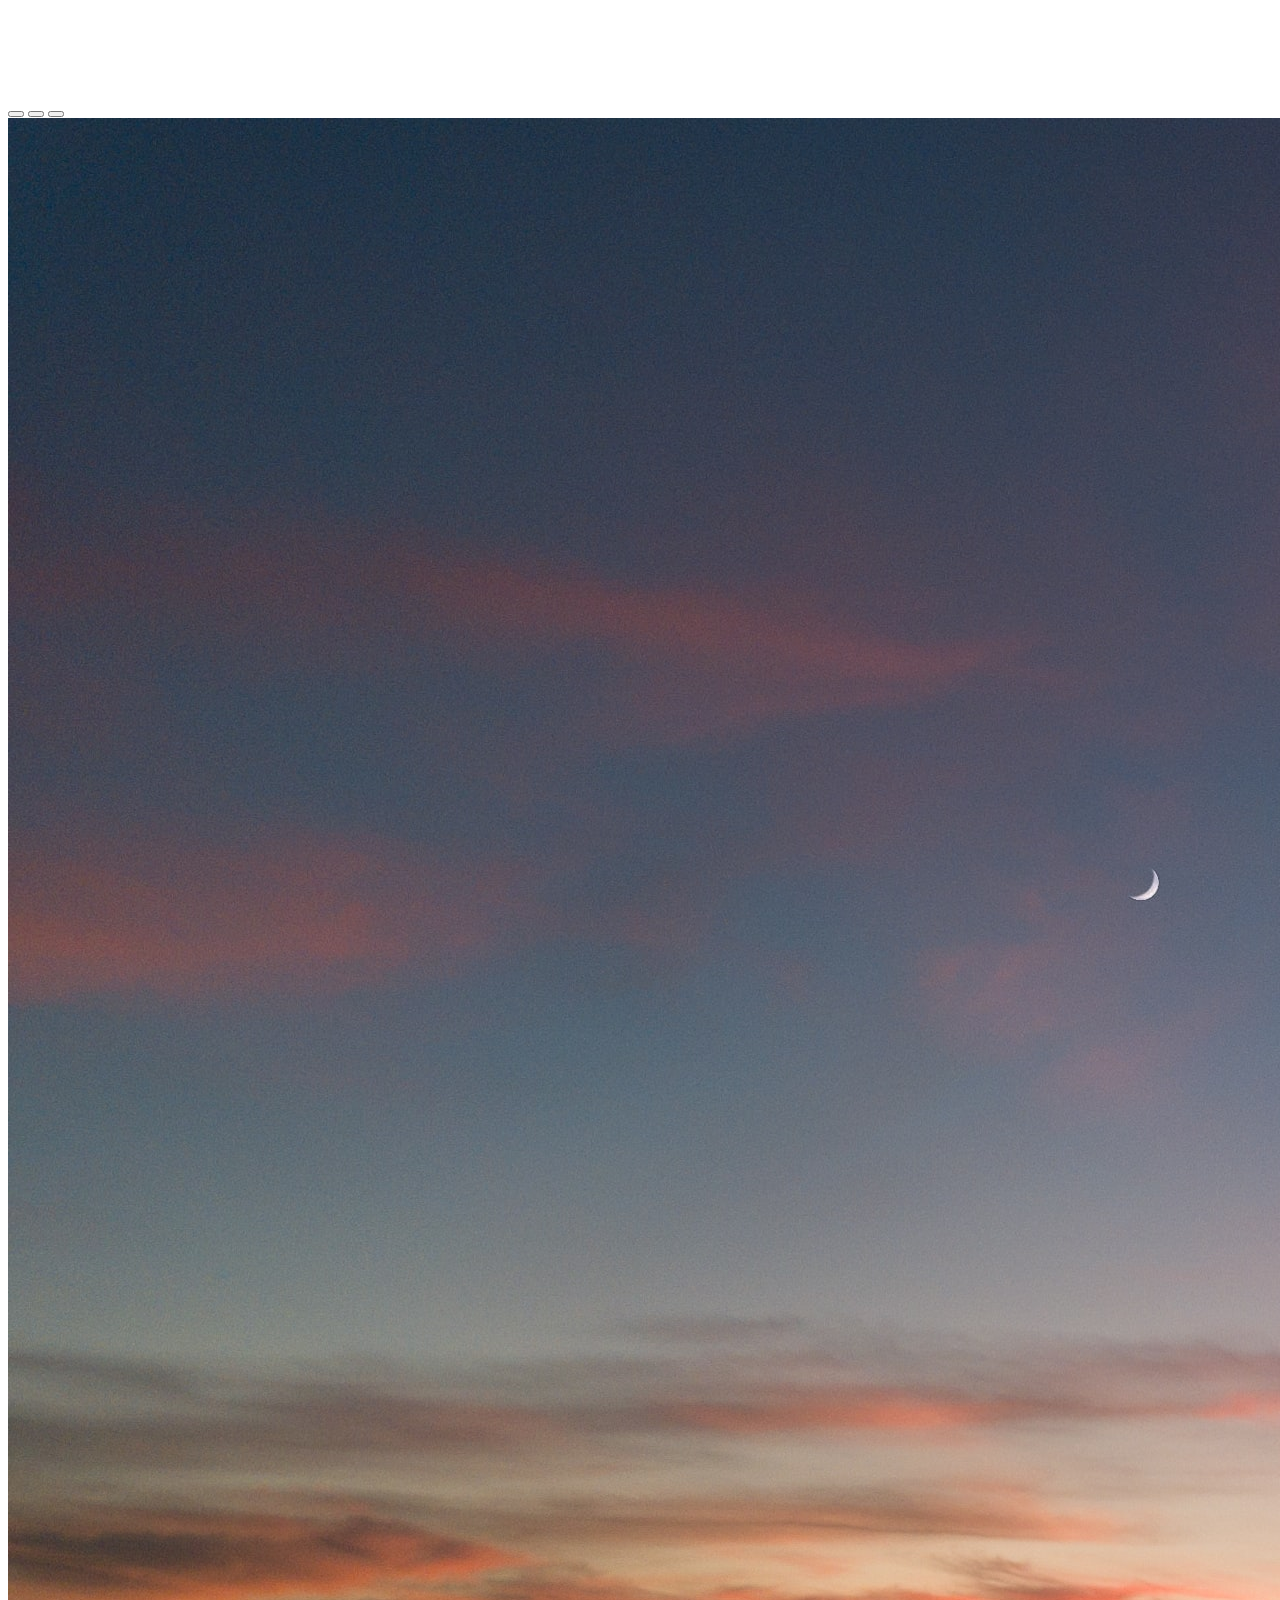
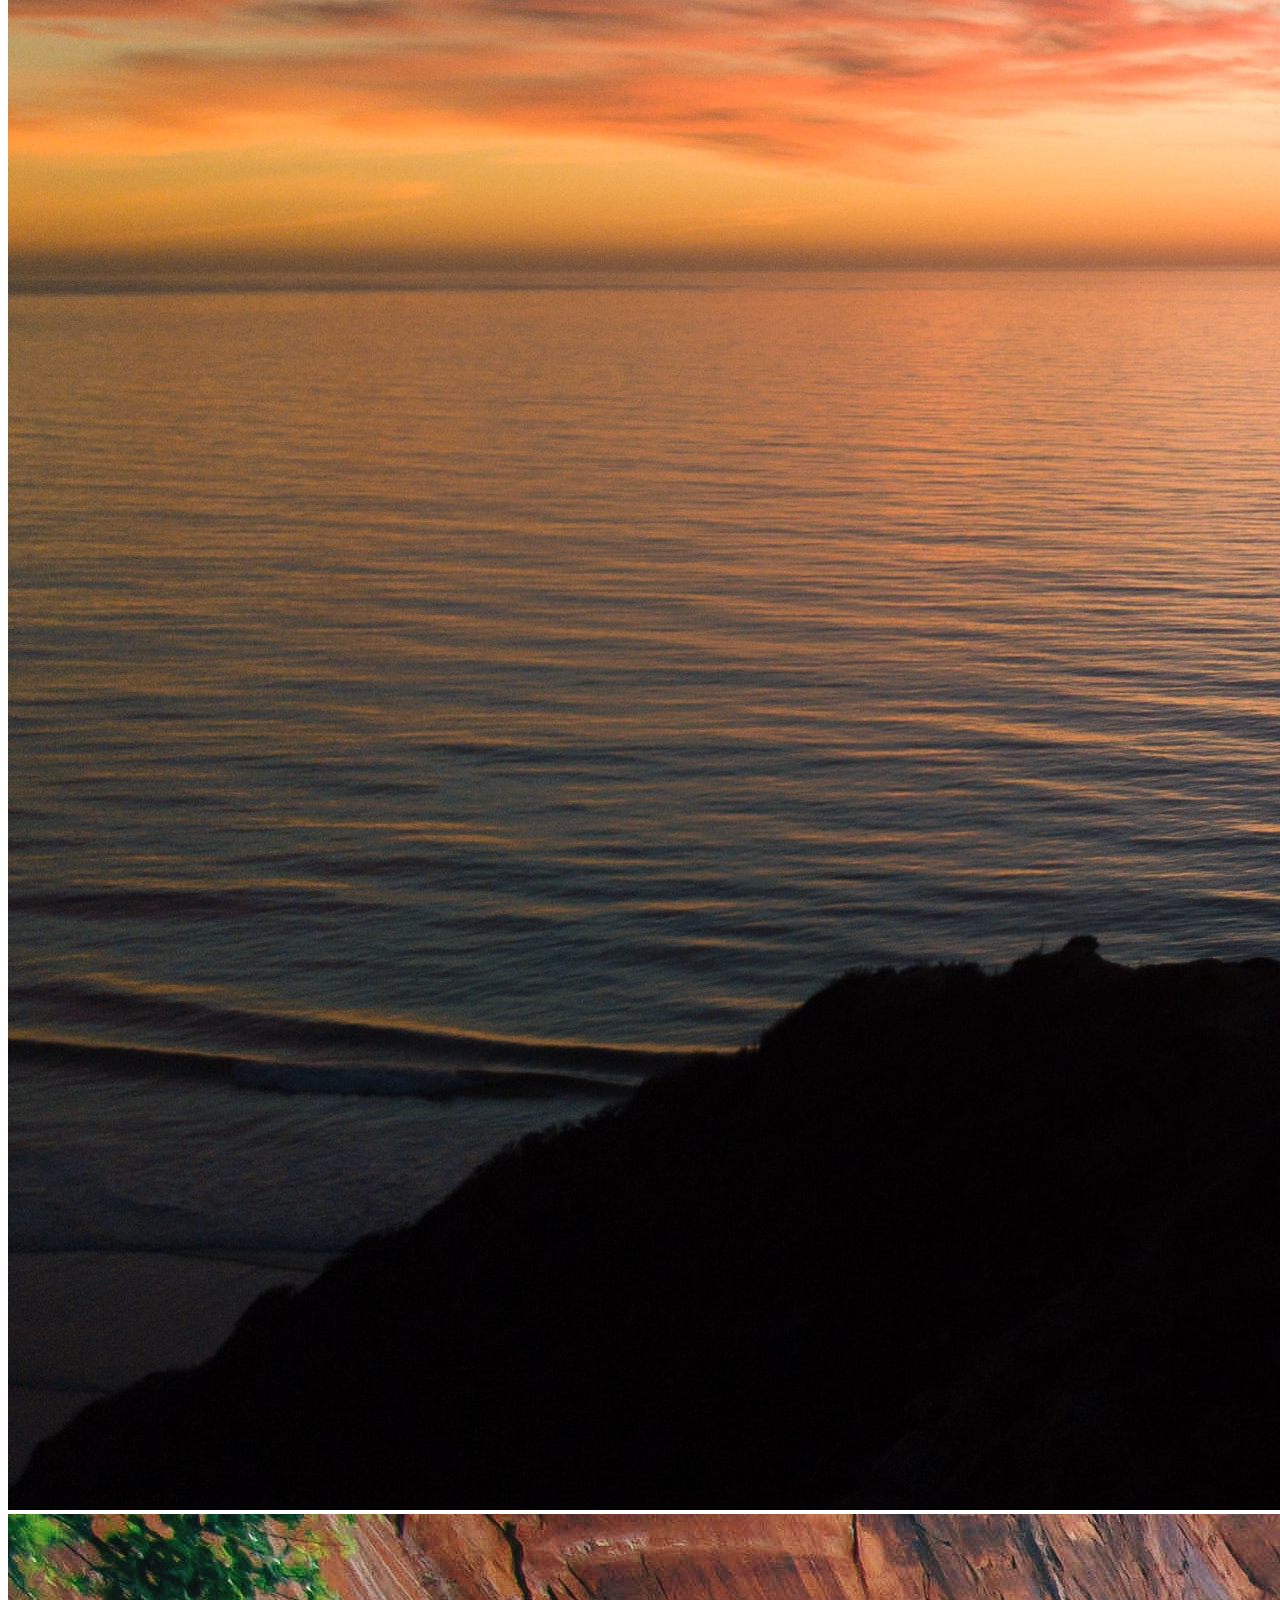
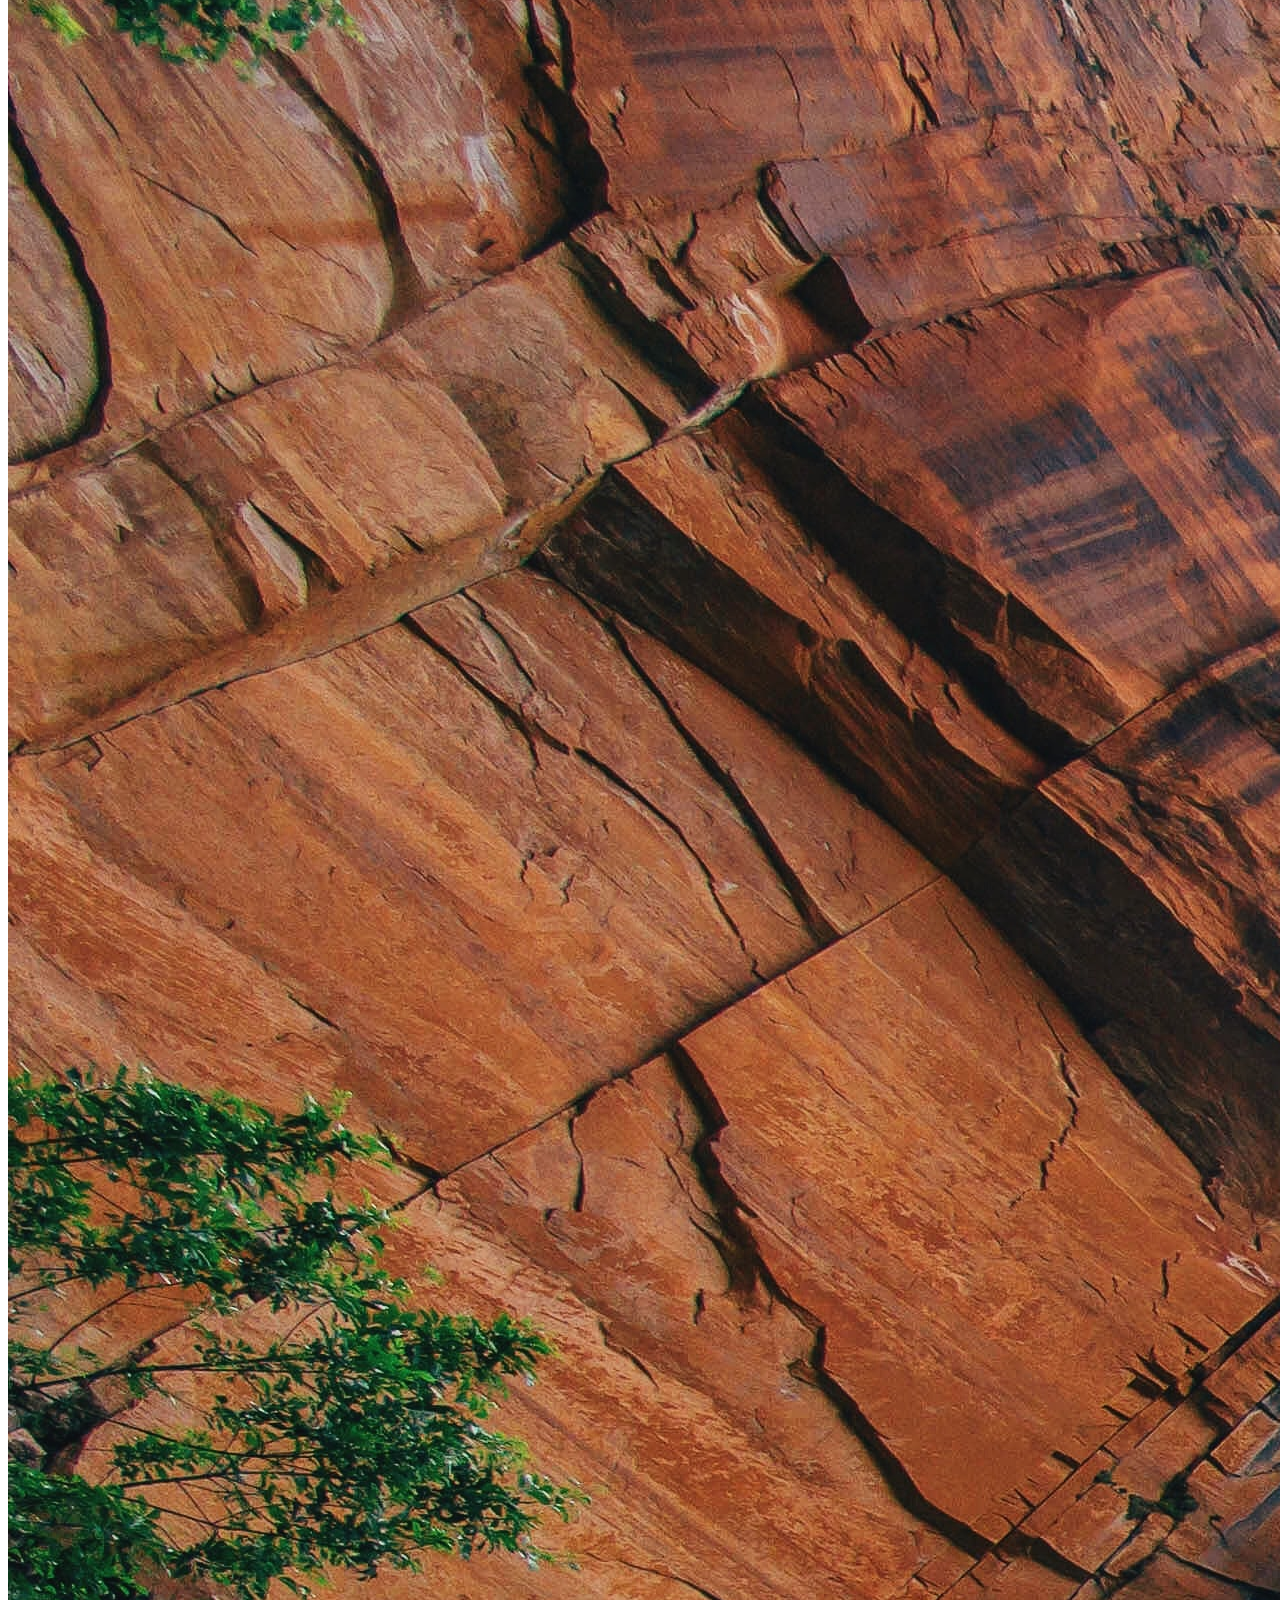
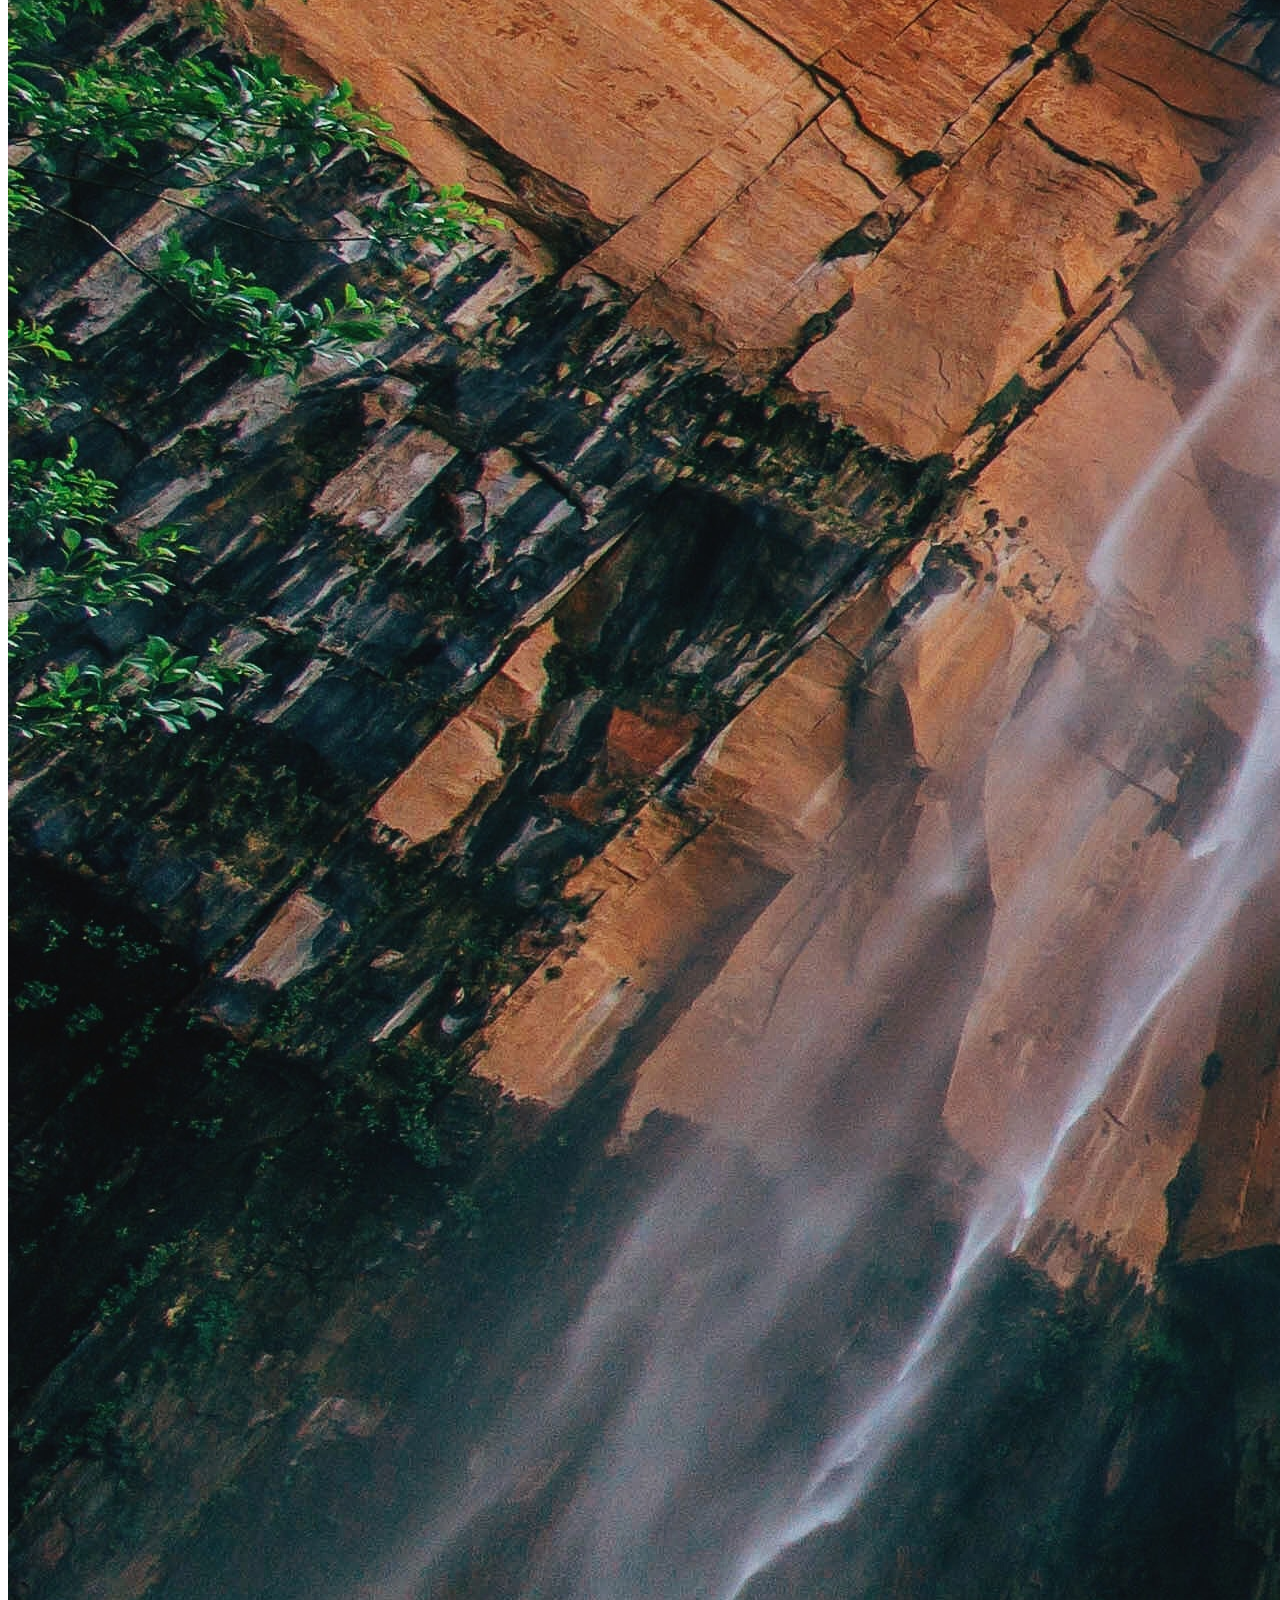
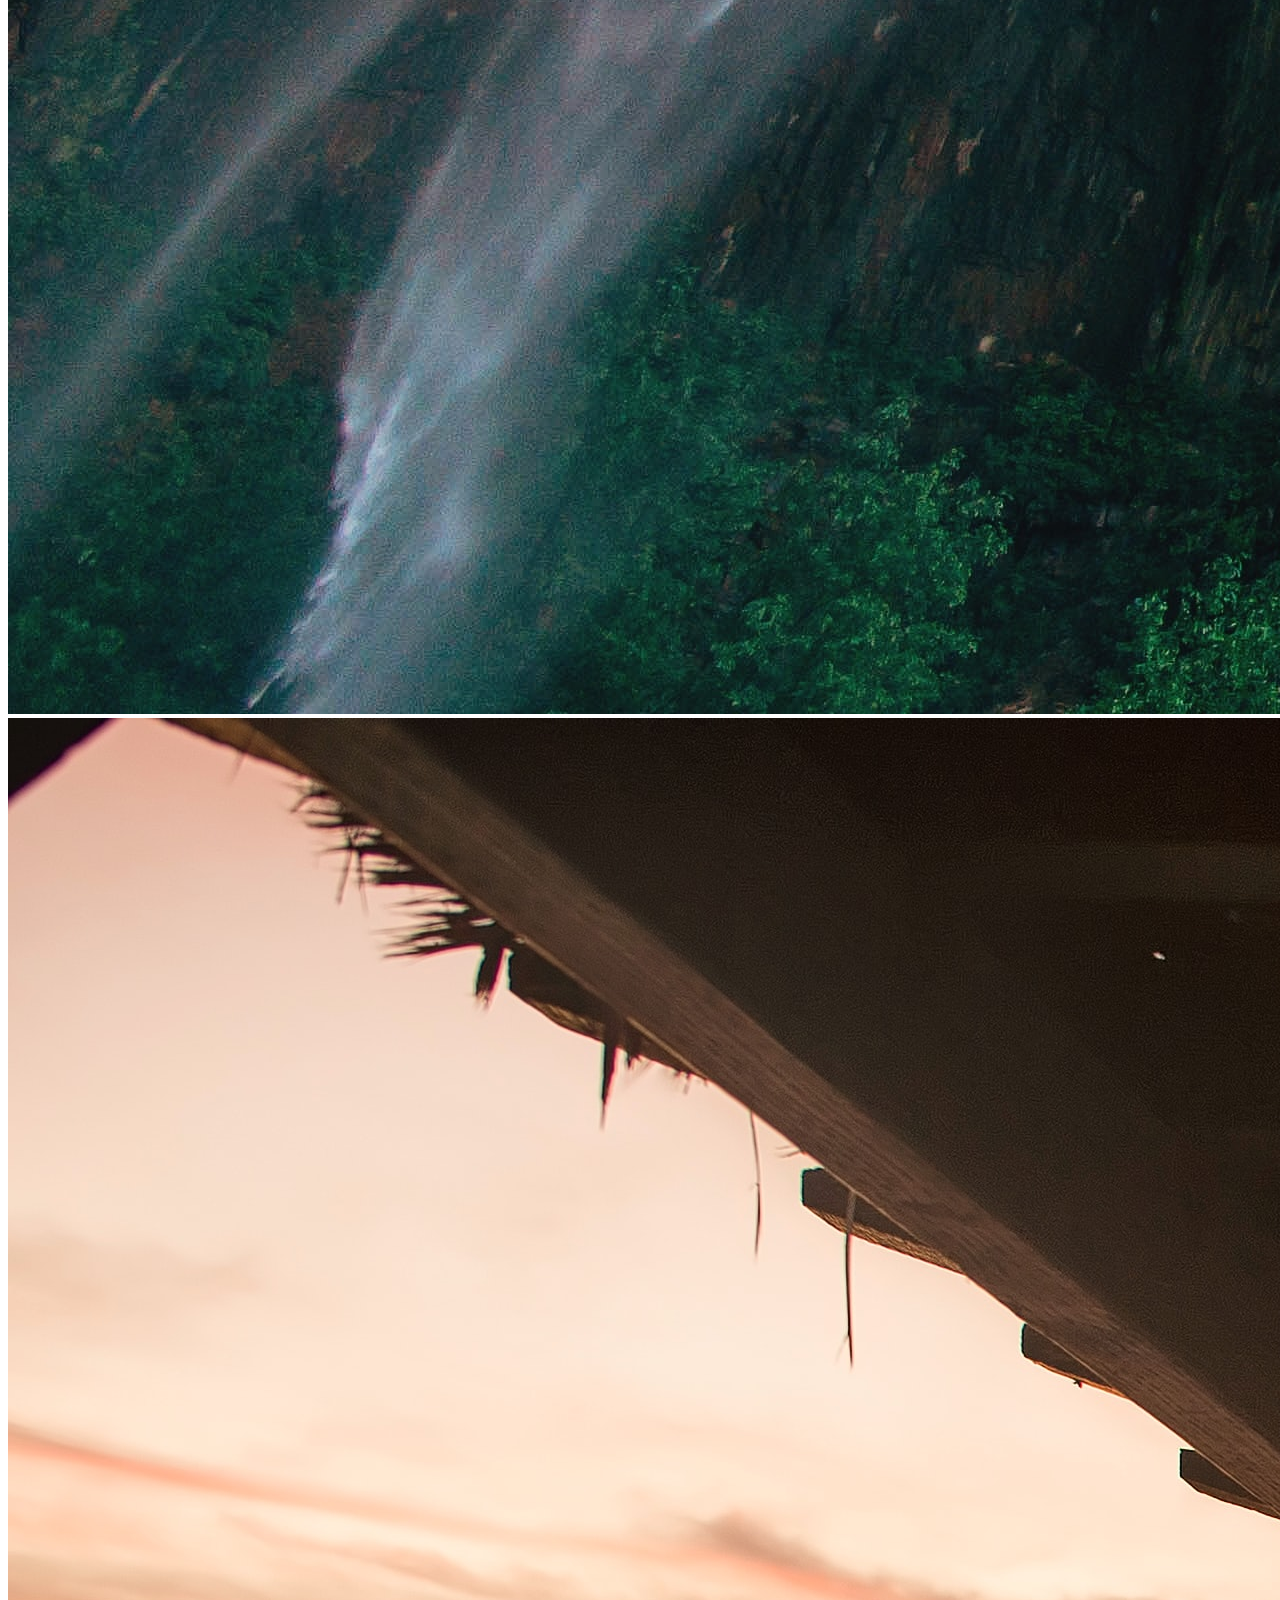
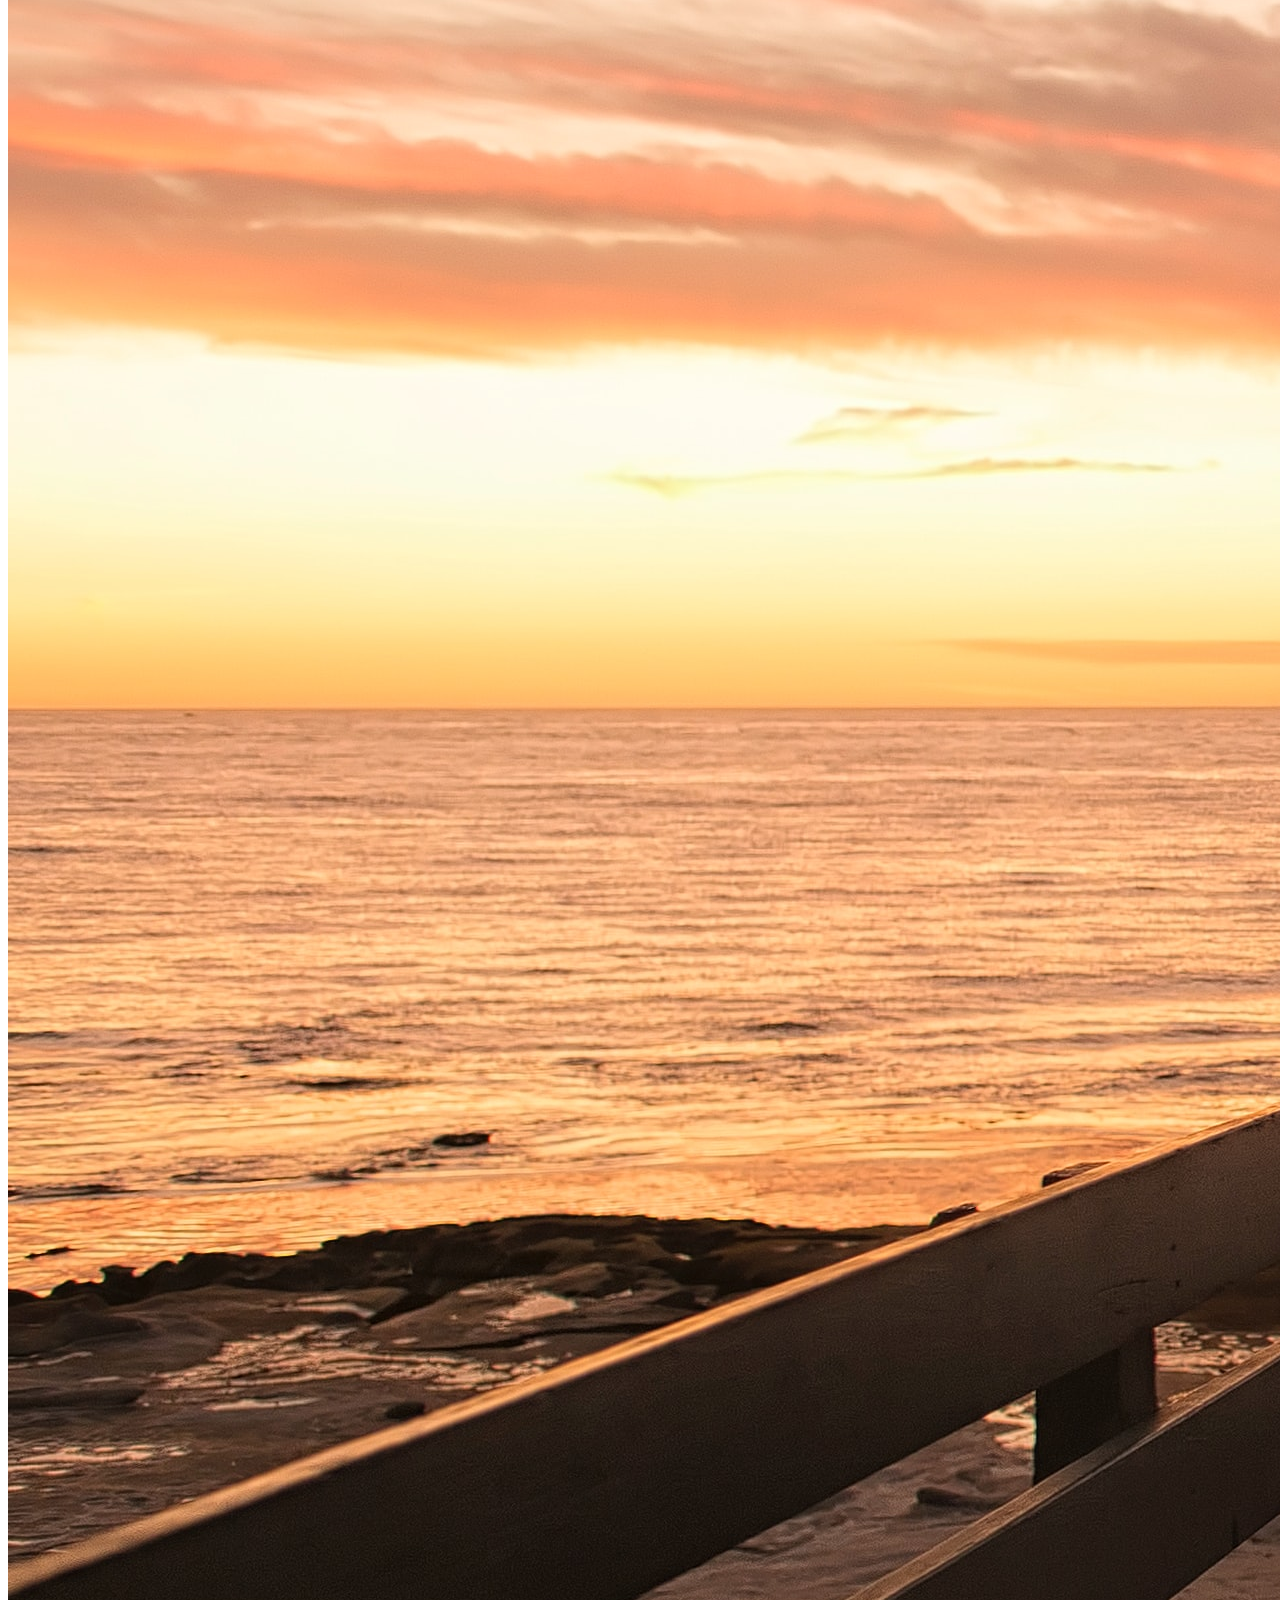
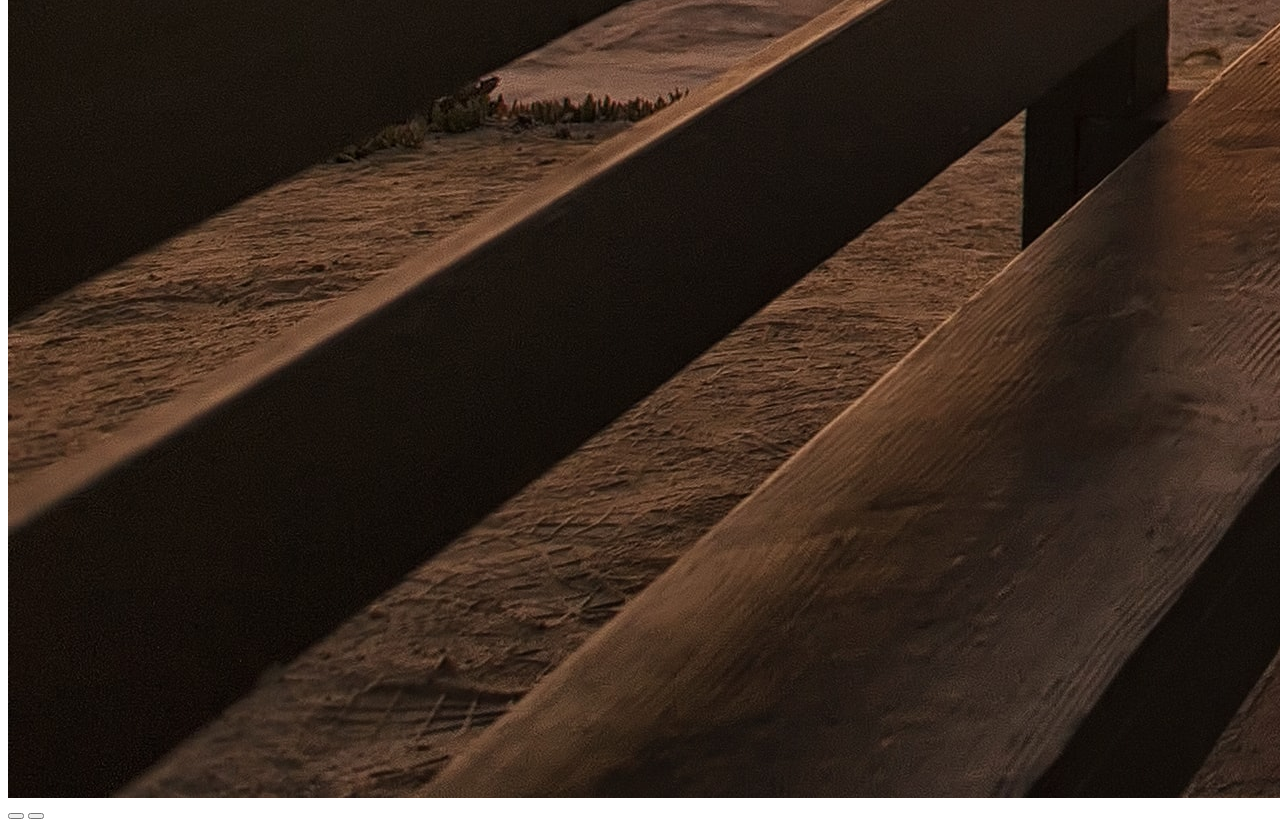
==== mypart/index.html @ 92580cca "fixed width and height" ====
<!DOCTYPE html>
<html lang="en">
<head>
    <title>Document</title>
    <link href="https://cdn.jsdelivr.net/npm/bootstrap@5.1.3/dist/css/bootstrap.min.css" rel="stylesheet" integrity="sha384-1BmE4kWBq78iYhFldvKuhfTAU6auU8tT94WrHftjDbrCEXSU1oBoqyl2QvZ6jIW3" crossorigin="anonymous">
    <script src="https://cdn.jsdelivr.net/npm/bootstrap@5.1.3/dist/js/bootstrap.bundle.min.js" integrity="sha384-ka7Sk0Gln4gmtz2MlQnikT1wXgYsOg+OMhuP+IlRH9sENBO0LRn5q+8nbTov4+1p" crossorigin="anonymous"></script>
    <link rel="stylesheet"href="style.css">
</head>
<body>
<div class="container">
    <!-- Carousel -->
<div id="demo" class="carousel slide" data-bs-ride="carousel">

    <!-- Indicators/dots -->
    <div class="carousel-indicators">
      <button type="button" data-bs-target="#demo" data-bs-slide-to="0" class="active"></button>
      <button type="button" data-bs-target="#demo" data-bs-slide-to="1"></button>
      <button type="button" data-bs-target="#demo" data-bs-slide-to="2"></button>
    </div>
  
    <!-- The slideshow/carousel -->
    <div class="carousel-inner">
      <div class="carousel-item active">
        <img src="./media/1pic.jpg" alt="Los Angeles" class="d-block w-100">
      </div>
      <div class="carousel-item">
        <img src="./media/2pic.jpg" alt="Chicago" class="d-block w-100">
      </div>
      <div class="carousel-item">
        <img src="./media/3pic.jpg" alt="New York" class="d-block w-100">
      </div>
    </div>
  
    <!-- Left and right controls/icons -->
    <button class="carousel-control-prev" type="button" data-bs-target="#demo" data-bs-slide="prev">
      <span class="carousel-control-prev-icon"></span>
    </button>
    <button class="carousel-control-next" type="button" data-bs-target="#demo" data-bs-slide="next">
      <span class="carousel-control-next-icon"></span>
    </button>
  </div>
</div>
</body>
</html>
---- mypart/style.css ----
.container {
    margin-top: 100px;
    height: 400px;
    width: 600px;
    /* background-color: cadetblue; */
    
}

 /* {
    margin-top: 300px;
} */
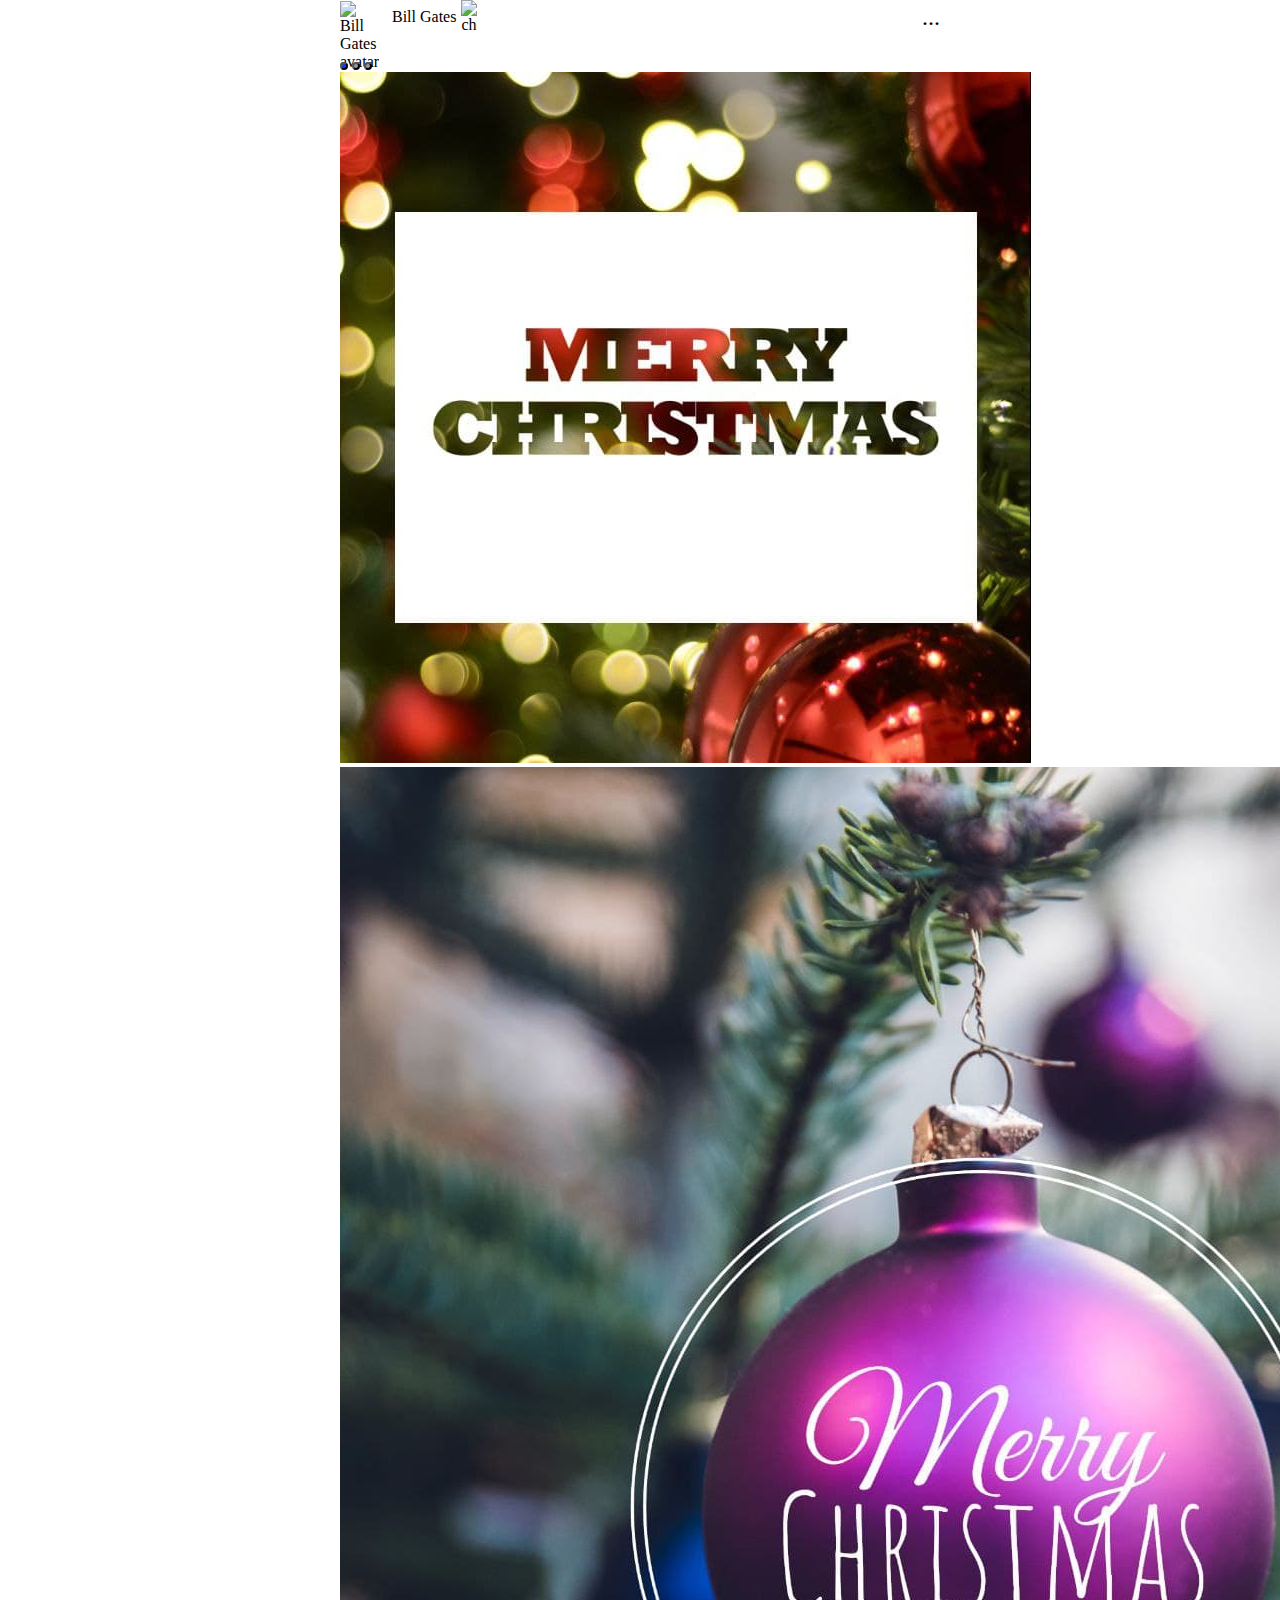
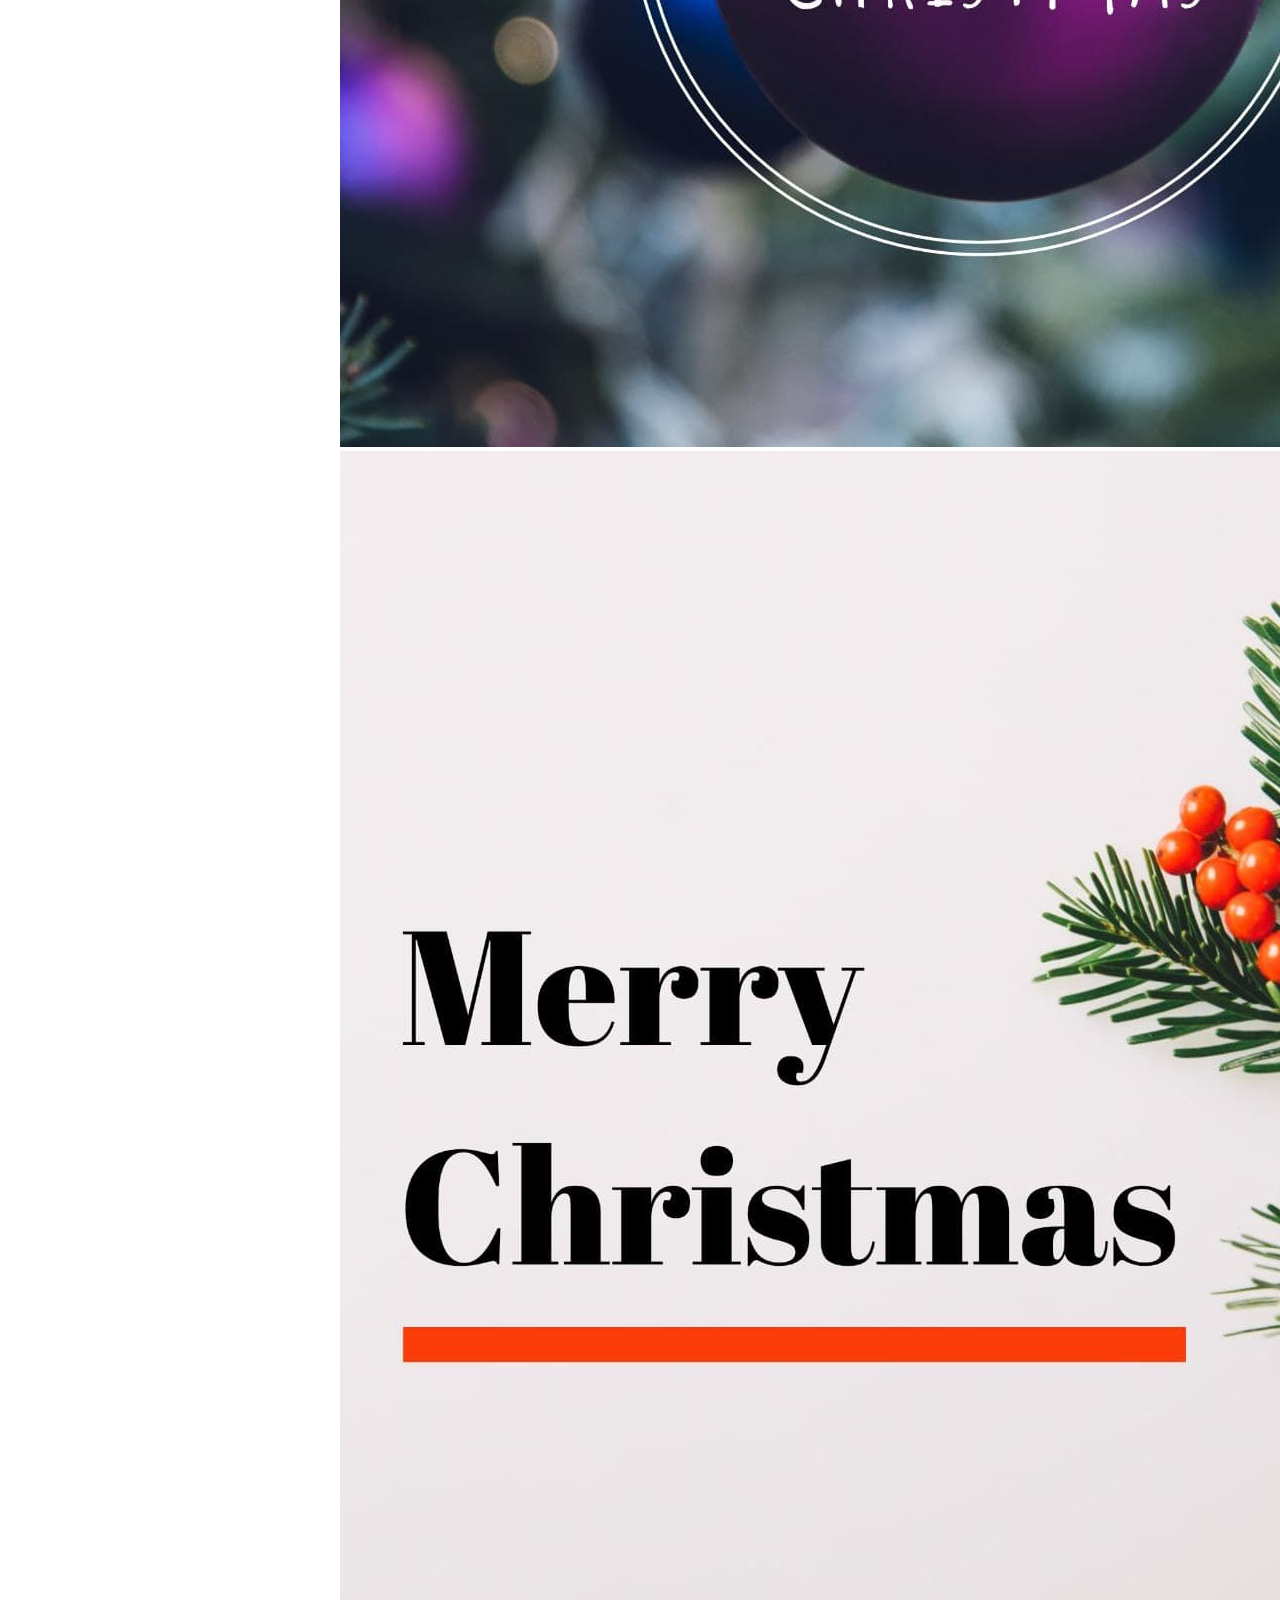
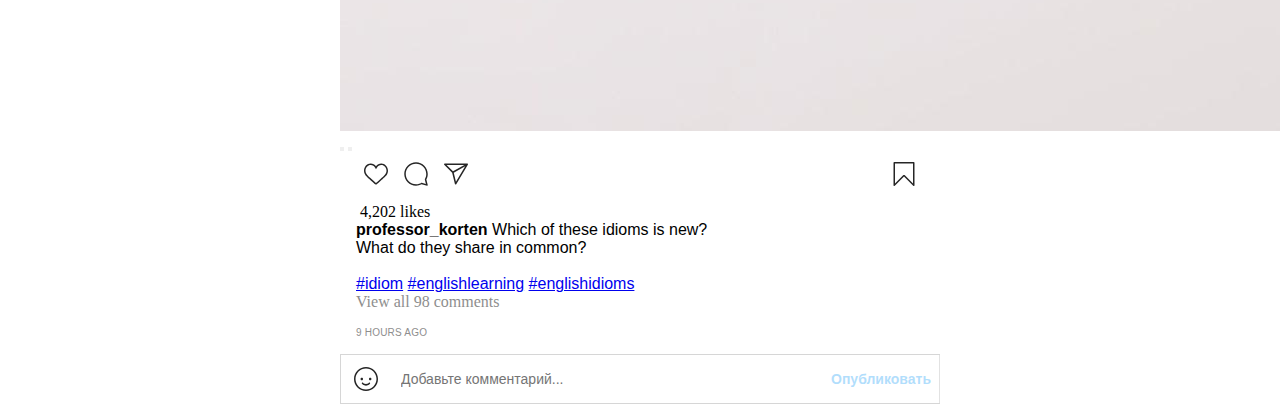
==== commit e27f6030: "added picture for carousel" ====
--- a/mypart/index.html
+++ b/mypart/index.html
@@ -1,44 +1,260 @@
 <!DOCTYPE html>
 <html lang="en">
-<head>
-    <title>Document</title>
-    <link href="https://cdn.jsdelivr.net/npm/bootstrap@5.1.3/dist/css/bootstrap.min.css" rel="stylesheet" integrity="sha384-1BmE4kWBq78iYhFldvKuhfTAU6auU8tT94WrHftjDbrCEXSU1oBoqyl2QvZ6jIW3" crossorigin="anonymous">
-    <script src="https://cdn.jsdelivr.net/npm/bootstrap@5.1.3/dist/js/bootstrap.bundle.min.js" integrity="sha384-ka7Sk0Gln4gmtz2MlQnikT1wXgYsOg+OMhuP+IlRH9sENBO0LRn5q+8nbTov4+1p" crossorigin="anonymous"></script>
-    <link rel="stylesheet"href="style.css">
-</head>
-<body>
-<div class="container">
-    <!-- Carousel -->
-<div id="demo" class="carousel slide" data-bs-ride="carousel">
-
-    <!-- Indicators/dots -->
-    <div class="carousel-indicators">
-      <button type="button" data-bs-target="#demo" data-bs-slide-to="0" class="active"></button>
-      <button type="button" data-bs-target="#demo" data-bs-slide-to="1"></button>
-      <button type="button" data-bs-target="#demo" data-bs-slide-to="2"></button>
-    </div>
-  
-    <!-- The slideshow/carousel -->
-    <div class="carousel-inner">
-      <div class="carousel-item active">
-        <img src="./media/1pic.jpg" alt="Los Angeles" class="d-block w-100">
-      </div>
-      <div class="carousel-item">
-        <img src="./media/2pic.jpg" alt="Chicago" class="d-block w-100">
-      </div>
-      <div class="carousel-item">
-        <img src="./media/3pic.jpg" alt="New York" class="d-block w-100">
-      </div>
-    </div>
-  
-    <!-- Left and right controls/icons -->
-    <button class="carousel-control-prev" type="button" data-bs-target="#demo" data-bs-slide="prev">
-      <span class="carousel-control-prev-icon"></span>
-    </button>
-    <button class="carousel-control-next" type="button" data-bs-target="#demo" data-bs-slide="next">
-      <span class="carousel-control-next-icon"></span>
-    </button>
-  </div>
-</div>
-</body>
+	<head>
+		<meta charset="UTF-8" />
+		<title>Insta</title>
+		<link
+			href="https://cdn.jsdelivr.net/npm/bootstrap@5.1.3/dist/css/bootstrap.min.css"
+			rel="stylesheet"
+			integrity="sha384-1BmE4kWBq78iYhFldvKuhfTAU6auU8tT94WrHftjDbrCEXSU1oBoqyl2QvZ6jIW3"
+			crossorigin="anonymous"
+		/>
+		<script
+			src="https://cdn.jsdelivr.net/npm/bootstrap@5.1.3/dist/js/bootstrap.bundle.min.js"
+			integrity="sha384-ka7Sk0Gln4gmtz2MlQnikT1wXgYsOg+OMhuP+IlRH9sENBO0LRn5q+8nbTov4+1p"
+			crossorigin="anonymous"
+		></script>
+		<link rel="stylesheet" href="./style/first.css" />
+		<link rel="stylesheet" href="./style/second.css" />
+		<link rel="stylesheet" href="third.css"/>
+		<link rel="stylesheet" href="./style/style.css" />
+	</head>
+	<body>
+		<div class="post">
+			<div class="post__container">
+				<!-- Айыма start -->
+				<div class="post__header">
+					<div class="post__header--right">
+						<div class="post__header-avatar">
+							<img
+								class="post__header-avatar__img"
+								src="https://img1.freepng.ru/20180603/wqs/kisspng-bill-gates-quotes-bill-gates-quotes-quotations-5b136c08d43880.8584485915279994968693.jpg"
+								width="25px"
+								alt="Bill Gates avatar"
+							/>
+						</div>
+						<p class="post__header-name">Bill Gates</p>
+						<img
+							class="post__header-check"
+							src="https://mafluence.com/wp-content/themes/mafluence/assets/img/tools_img/insta-verification-health-checker/verified.svg"
+							width="16px"
+							alt="check"
+						/>
+					</div>
+					<p class="post__header-dots">...</p>
+				</div>
+				<!-- Айыма end -->
+
+				<!-- Айжан start -->
+				<div class="post__slider">
+					<div id="demo" class="carousel slide" data-bs-ride="carousel">
+						<div class="carousel-indicators post__slider-indicators">
+							<button
+								type="button"
+								data-bs-target="#demo"
+								data-bs-slide-to="0"
+								class="active"
+							></button>
+							<button
+								type="button"
+								data-bs-target="#demo"
+								data-bs-slide-to="1"
+							></button>
+							<button
+								type="button"
+								data-bs-target="#demo"
+								data-bs-slide-to="2"
+							></button>
+						</div>
+
+						<div class="carousel-inner">
+							<div class="carousel-item active">
+								<img
+									src="../media/new-york-1.png"
+									alt="Los Angeles"
+									class="d-block w-100"
+								/>
+							</div>
+							<div class="carousel-item">
+								<img
+									src="../media/new-york-2.png"
+									alt="Chicago"
+									class="d-block w-100"
+								/>
+							</div>
+							<div class="carousel-item">
+								<img
+									src="../media/new-york-3.png"
+									alt="New York"
+									class="d-block w-100"
+								/>
+							</div>
+						</div>
+
+						<button
+							class="carousel-control-prev"
+							type="button"
+							data-bs-target="#demo"
+							data-bs-slide="prev"
+						>
+							<span class="carousel-control-prev-icon post__slider-prev"></span>
+						</button>
+						<button
+							class="carousel-control-next"
+							type="button"
+							data-bs-target="#demo"
+							data-bs-slide="next"
+						>
+							<span class="carousel-control-next-icon post__slider-next"></span>
+						</button>
+					</div>
+				</div>
+				<!-- Айжан end -->
+
+				<!-- Айя start -->
+				<div class="post__icons">
+					<button class="post__icons-btn post__icons-btn--active">
+						<svg
+							xmlns="http://www.w3.org/2000/svg"
+							aria-label="Like"
+							class="_8-yf5"
+							color="#262626"
+							fill="#262626"
+							height="24"
+							role="img"
+							viewBox="0 0 48 48"
+							width="24"
+						>
+							<path
+								d="M34.6 6.1c5.7 0 10.4 5.2 10.4 11.5 0 6.8-5.9 11-11.5 16S25 41.3 24 41.9c-1.1-.7-4.7-4-9.5-8.3-5.7-5-11.5-9.2-11.5-16C3 11.3 7.7 6.1 13.4 6.1c4.2 0 6.5 2 8.1 4.3 1.9 2.6 2.2 3.9 2.5 3.9.3 0 .6-1.3 2.5-3.9 1.6-2.3 3.9-4.3 8.1-4.3m0-3c-4.5 0-7.9 1.8-10.6 5.6-2.7-3.7-6.1-5.5-10.6-5.5C6 3.1 0 9.6 0 17.6c0 7.3 5.4 12 10.6 16.5.6.5 1.3 1.1 1.9 1.7l2.3 2c4.4 3.9 6.6 5.9 7.6 6.5.5.3 1.1.5 1.6.5.6 0 1.1-.2 1.6-.5 1-.6 2.8-2.2 7.8-6.8l2-1.8c.7-.6 1.3-1.2 2-1.7C42.7 29.6 48 25 48 17.6c0-8-6-14.5-13.4-14.5z"
+							/>
+						</svg>
+					</button>
+					<button class="post__icons-btn">
+						<svg
+							xmlns="http://www.w3.org/2000/svg"
+							aria-label="Comment"
+							class="_8-yf5"
+							color="#262626"
+							fill="#262626"
+							height="24"
+							role="img"
+							viewBox="0 0 48 48"
+							width="24"
+						>
+							<path
+								clip-rule="evenodd"
+								d="M47.5 46.1l-2.8-11c1.8-3.3 2.8-7.1 2.8-11.1C47.5 11 37 .5 24 .5S.5 11 .5 24 11 47.5 24 47.5c4 0 7.8-1 11.1-2.8l11 2.8c.8.2 1.6-.6 1.4-1.4zm-3-22.1c0 4-1 7-2.6 10-.2.4-.3.9-.2 1.4l2.1 8.4-8.3-2.1c-.5-.1-1-.1-1.4.2-1.8 1-5.2 2.6-10 2.6-11.4 0-20.6-9.2-20.6-20.5S12.7 3.5 24 3.5 44.5 12.7 44.5 24z"
+								fill-rule="evenodd"
+							/>
+						</svg>
+					</button>
+					<button class="post__icons-btn">
+						<svg
+							xmlns="http://www.w3.org/2000/svg"
+							aria-label="Share Post"
+							class="_8-yf5"
+							color="#262626"
+							fill="#262626"
+							height="24"
+							role="img"
+							viewBox="0 0 48 48"
+							width="24"
+						>
+							<path
+								d="M47.8 3.8c-.3-.5-.8-.8-1.3-.8h-45C.9 3.1.3 3.5.1 4S0 5.2.4 5.7l15.9 15.6 5.5 22.6c.1.6.6 1 1.2 1.1h.2c.5 0 1-.3 1.3-.7l23.2-39c.4-.4.4-1 .1-1.5zM5.2 6.1h35.5L18 18.7 5.2 6.1zm18.7 33.6l-4.4-18.4L42.4 8.6 23.9 39.7z"
+							/>
+						</svg>
+					</button>
+					<button class="post__icons-btn">
+						<svg
+							xmlns="http://www.w3.org/2000/svg"
+							aria-label="Save"
+							class="_8-yf5"
+							color="#262626"
+							fill="#262626"
+							height="24"
+							role="img"
+							viewBox="0 0 48 48"
+							width="24"
+						>
+							<path
+								d="M43.5 48c-.4 0-.8-.2-1.1-.4L24 29 5.6 47.6c-.4.4-1.1.6-1.6.3-.6-.2-1-.8-1-1.4v-45C3 .7 3.7 0 4.5 0h39c.8 0 1.5.7 1.5 1.5v45c0 .6-.4 1.2-.9 1.4-.2.1-.4.1-.6.1zM24 26c.8 0 1.6.3 2.2.9l15.8 16V3H6v39.9l15.8-16c.6-.6 1.4-.9 2.2-.9z"
+							/>
+						</svg>
+					</button>
+				</div>
+				<p class="post__likes"><span>4,202 likes</span></p>
+				<!-- Айя end -->
+
+				<!-- Елена start -->
+				<div class="post__text">
+					<div class="post__description">
+						<span>
+							<a
+								href="https://www.instagram.com/professor_korten/"
+								class="username_href"
+								>professor_korten</a
+							>
+						</span>
+						<span>
+							Which of these idioms is new?
+							<br />
+							What do they share in common?
+						</span>
+						<br />
+						<br />
+						<span class="post__hashtags">
+							<a href="https://www.instagram.com/explore/tags/idiom/">#idiom</a>
+							<a href="https://www.instagram.com/explore/tags/englishlearning/"
+								>#englishlearning</a
+							>
+							<a href="https://www.instagram.com/explore/tags/englishidioms/"
+								>#englishidioms</a
+							>
+						</span>
+					</div>
+					<div class="post__comments">
+						<a
+							href="https://www.instagram.com/p/CWlIPTstbr2/"
+							class="comments_more"
+							>View all 98 comments</a
+						>
+					</div>
+				</div>
+				<div class="post__time">9 hours ago</div>
+				<!-- Елена end -->
+
+				<!-- Лира start -->
+				<div class="post__form">
+					<div class="post__form__emoji">
+						<svg
+							aria-label="Смайлик"
+							class="_8-yf5"
+							color="#262626"
+							fill="#262626"
+							height="24"
+							role="img"
+							viewBox="0 0 48 48"
+							width="24"
+						>
+							<path
+								d="M24 48C10.8 48 0 37.2 0 24S10.8 0 24 0s24 10.8 24 24-10.8 24-24 24zm0-45C12.4 3 3 12.4 3 24s9.4 21 21 21 21-9.4 21-21S35.6 3 24 3z"
+							></path>
+							<path
+								d="M34.9 24c0-1.4-1.1-2.5-2.5-2.5s-2.5 1.1-2.5 2.5 1.1 2.5 2.5 2.5 2.5-1.1 2.5-2.5zm-21.8 0c0-1.4 1.1-2.5 2.5-2.5s2.5 1.1 2.5 2.5-1.1 2.5-2.5 2.5-2.5-1.1-2.5-2.5zM24 37.3c-5.2 0-8-3.5-8.2-3.7-.5-.6-.4-1.6.2-2.1.6-.5 1.6-.4 2.1.2.1.1 2.1 2.5 5.8 2.5 3.7 0 5.8-2.5 5.8-2.5.5-.6 1.5-.7 2.1-.2.6.5.7 1.5.2 2.1 0 .2-2.8 3.7-8 3.7z"
+							></path>
+						</svg>
+					</div>
+					<div class="post__form__comment">
+						<input type="text" placeholder="Добавьте комментарий..." />
+					</div>
+					<div class="post__form__btn">
+						<button>Опубликовать</button>
+					</div>
+				</div>
+				<!-- Лира end -->
+			</div>
+		</div>
+	</body>
 </html>--- a/mypart/third.css
+++ b/mypart/third.css
@@ -0,0 +1,180 @@
+* {
+	margin: 0;
+	padding: 0;
+	box-sizing: border-box;
+}
+
+.post__container {
+	width: 600px;
+	min-height: 1000px;
+	margin: 0 auto;
+}
+
+/* Айыма start */
+.post__header {
+	display: flex;
+	align-items: center;
+	justify-content: space-between;
+	margin-bottom: 20px;
+}
+.post__header--right {
+	display: flex;
+	align-items: center;
+}
+.post__header-avatar {
+	width: 32px;
+	height: 32px;
+	border-radius: 50%;
+	margin-right: 20px;
+}
+.post__header-avatar__img {
+	width: 100%;
+	height: 100%;
+	object-fit: contain;
+}
+.post__header-name {
+	margin-bottom: 0;
+	margin-right: 5px;
+}
+.post__header-dots {
+	margin-bottom: 0;
+	font-size: 1.5rem;
+}
+/* Айыма end */
+
+/* Айжан start */
+.post__slider {
+	margin-bottom: 30px;
+}
+.post__slider-prev,
+.post__slider-next {
+	width: 1rem;
+	height: 1rem;
+}
+.carousel-indicators {
+	bottom: -50px;
+}
+.post__slider-indicators [data-bs-target] {
+	width: 8px;
+	height: 8px;
+	border-radius: 50%;
+	background-color: #999;
+}
+.post__slider-indicators > .active {
+	background-color: #0044ff;
+}
+/* Айжан end */
+
+/* Айя start */
+.post__icons {
+	width: 600px;
+	height: 54px;
+	margin: -34px 0px 0px;
+	padding: 6px 16px 8px;
+	display: flex;
+}
+.post__icons-btn {
+	width: 40px;
+	height: 40px;
+	background-color: transparent;
+	border: none;
+}
+.post__icons-btn:hover {
+	opacity: 0.5;
+}
+.post__icons-btn--active:focus svg {
+	fill: #ff0000dc;
+	color: #ff0000dc;
+}
+
+.post__icons-btn:nth-child(4) {
+	margin-left: auto;
+}
+.post__likes {
+	font: 14px;
+	margin-left: 20px;
+}
+/* Айя end */
+
+/* Елена start */
+.post__description {
+	padding-left: 16px;
+	font-family: -apple-system, BlinkMacSystemFont, 'Segoe UI', Roboto, Oxygen,
+		Ubuntu, Cantarell, 'Open Sans', 'Helvetica Neue', sans-serif;
+}
+.username_href {
+	text-decoration: none;
+	color: black;
+	font-weight: 600;
+}
+
+.post__hashtags {
+	text-decoration: none;
+}
+
+.comments_more {
+	color: rgba(var(--f52, 142, 142, 142), 1);
+	text-decoration: none;
+	padding-left: 16px;
+	margin-bottom: 4px;
+}
+
+.post__time {
+	color: rgba(var(--f52, 142, 142, 142), 1);
+	text-transform: uppercase;
+	padding-left: 16px;
+	padding-bottom: 16px;
+	margin-top: 16px;
+	font-size: 10px;
+	letter-spacing: 0.2px;
+	font-family: -apple-system, BlinkMacSystemFont, 'Segoe UI', Roboto, Oxygen,
+		Ubuntu, Cantarell, 'Open Sans', 'Helvetica Neue', sans-serif;
+}
+/* Елена end */
+
+/* Лира start */
+.post__form {
+	width: 100%;
+	height: 50px;
+	display: grid;
+	grid-template-columns: 50px 400px 150px;
+	border: 1px solid rgb(214, 214, 214);
+}
+.post__form__emoji,
+.post__form__comment,
+.post__form__btn {
+	height: 100%;
+}
+.post__form__emoji {
+	display: flex;
+	justify-content: center;
+	align-items: center;
+}
+.post__form__emoji > svg:hover {
+	cursor: pointer;
+}
+.post__form__comment > input,
+.post__form__btn > button {
+	height: 100%;
+	width: 100%;
+	font-family: -apple-system, BlinkMacSystemFont, 'Segoe UI', Roboto, Oxygen,
+		Ubuntu, Cantarell, 'Open Sans', 'Helvetica Neue', sans-serif;
+	font-size: 14px;
+	border: none;
+}
+.post__form__comment > input {
+	padding-left: 10px;
+	outline: none;
+}
+.post__form__btn > button {
+	background-color: white;
+	color: #0095f6;
+	text-align: end;
+	padding-right: 10px;
+	font-weight: 600;
+	opacity: 0.3;
+}
+.post__form__btn > button:hover {
+	opacity: 1;
+}
+/* Лира end */